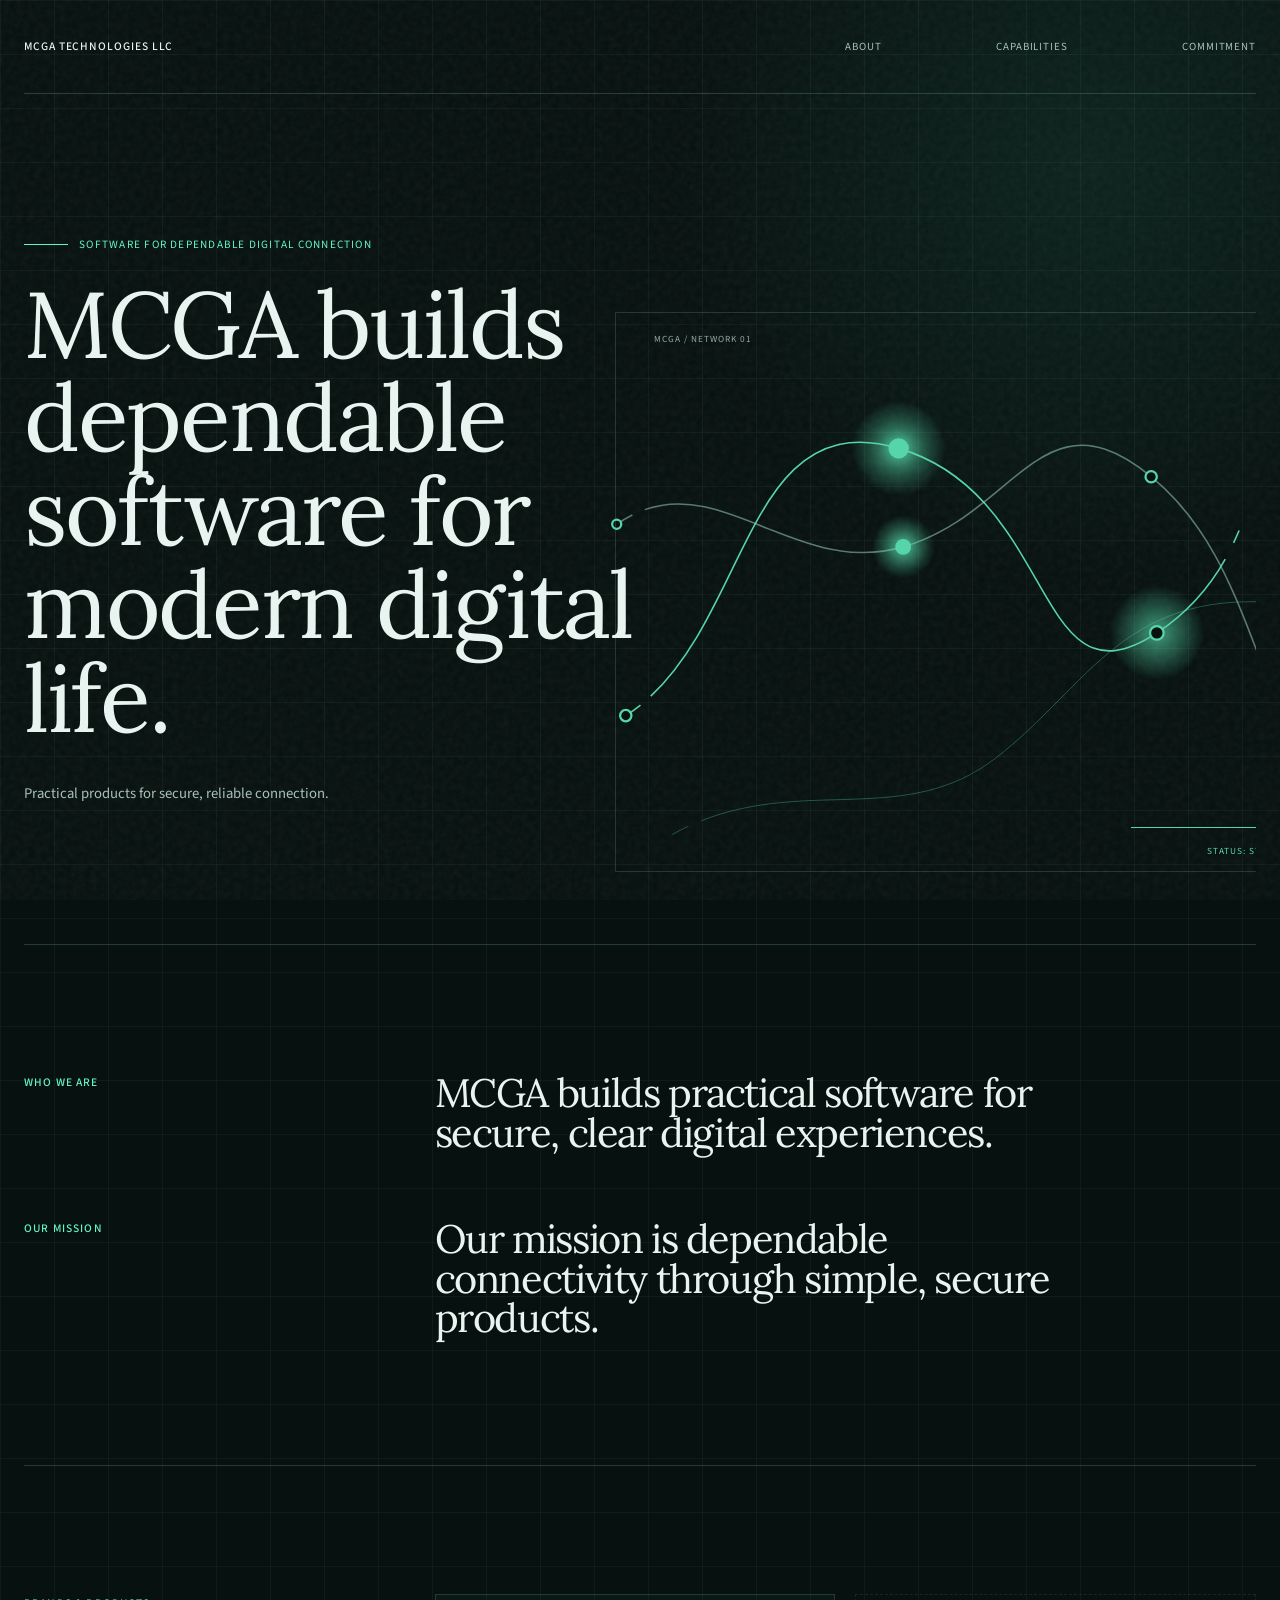
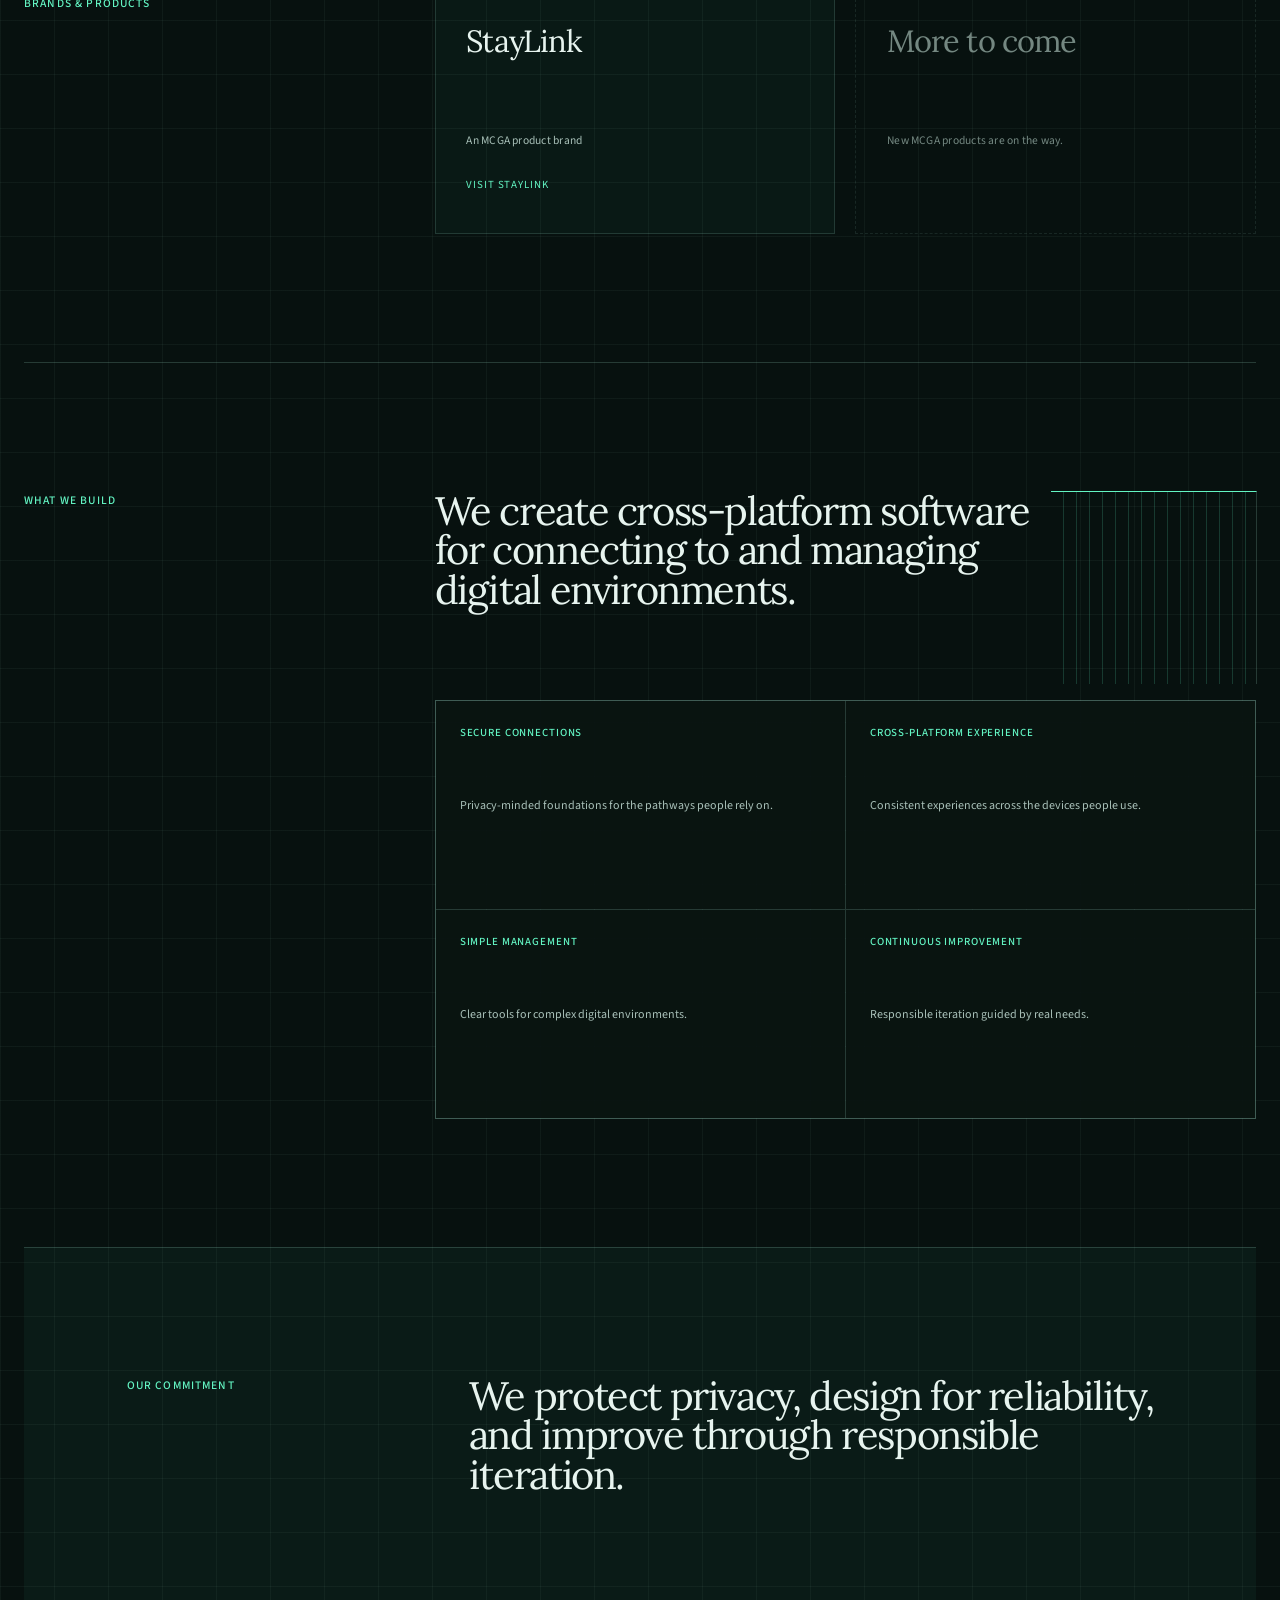
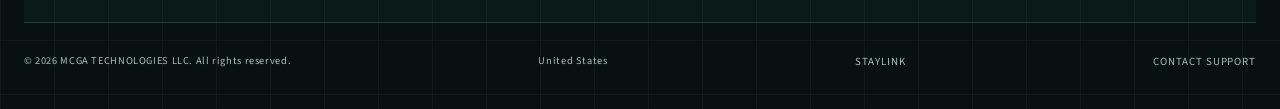
==== index.html @ 9f1aa7ca "feat: add MCGA corporate website" ====
<!doctype html>
<html lang="en">
  <head>
    <meta charset="utf-8">
    <meta name="viewport" content="width=device-width, initial-scale=1">
    <meta name="description" content="MCGA TECHNOLOGIES LLC builds reliable, secure, cross-platform software solutions.">
    <title>MCGA TECHNOLOGIES LLC | Reliable software solutions</title>
    <link rel="stylesheet" href="styles.css" />
  </head>
  <body>
    <a class="skip-link" href="#main-content">Skip to main content</a>

    <header class="site-header">
      <a class="brand" href="/" aria-label="MCGA Technologies home">MCGA TECHNOLOGIES LLC</a>
      <button class="menu-toggle" type="button" aria-controls="site-nav" aria-expanded="false">
        <span class="menu-toggle-label">Menu</span>
      </button>
      <nav id="site-nav" aria-label="Primary navigation">
        <a href="#about">About</a>
        <a href="#capabilities">Capabilities</a>
        <a href="#commitment">Commitment</a>
      </nav>
    </header>

    <main id="main-content">
      <section class="hero" aria-labelledby="hero-title">
        <div class="hero-copy">
          <p class="eyebrow">Software for dependable digital connection</p>
          <h1 id="hero-title">MCGA builds dependable software for modern digital life.</h1>
          <p>Practical products for secure, reliable connection.</p>
        </div>
        <div class="network-stage" aria-hidden="true">
          <svg viewBox="0 0 680 560" role="presentation" focusable="false">
            <defs>
              <radialGradient id="node-glow" cx="50%" cy="50%" r="50%">
                <stop offset="0" stop-color="#63f5c3" stop-opacity=".7" />
                <stop offset="1" stop-color="#63f5c3" stop-opacity="0" />
              </radialGradient>
            </defs>
            <path class="network-line network-line--primary" d="M36 389 C147 318 136 112 277 153 S396 388 505 316 S581 114 653 64" />
            <path class="network-line network-line--secondary" d="M28 220 C113 161 181 269 281 240 S404 99 500 178 S586 390 663 439" />
            <path class="network-line network-line--fine" d="M77 494 C182 436 277 492 362 427 S477 272 626 291" />
            <g class="network-nodes">
              <circle class="node-halo" cx="277" cy="153" r="42" />
              <circle class="node-halo" cx="505" cy="316" r="42" />
              <circle class="node-halo" cx="281" cy="240" r="28" />
              <circle class="network-node" cx="36" cy="389" r="5" />
              <circle class="network-node network-node--active" cx="277" cy="153" r="8" />
              <circle class="network-node" cx="505" cy="316" r="6" />
              <circle class="network-node" cx="653" cy="64" r="4" />
              <circle class="network-node" cx="28" cy="220" r="4" />
              <circle class="network-node network-node--active" cx="281" cy="240" r="6" />
              <circle class="network-node" cx="500" cy="178" r="5" />
              <circle class="network-node" cx="663" cy="439" r="4" />
            </g>
          </svg>
          <span class="stage-label stage-label--top">MCGA / NETWORK 01</span>
          <span class="stage-label stage-label--bottom">STATUS: STABLE</span>
        </div>
      </section>

      <section id="about" class="about-section" aria-labelledby="about-title">
        <h2 id="about-title">Who we are</h2>
        <p>MCGA builds practical software for secure, clear digital experiences.</p>

        <h2>Our mission</h2>
        <p>Our mission is dependable connectivity through simple, secure products.</p>
      </section>

      <section id="brands" class="brands-section" aria-labelledby="brands-title">
        <h2 id="brands-title">Brands & products</h2>
        <div class="brand-cards">
          <article class="brand-card">
            <h3>StayLink</h3>
            <p>An MCGA product brand</p>
            <a href="https://staylink.org/">Visit StayLink</a>
          </article>
          <article class="brand-card brand-card--future">
            <h3>More to come</h3>
            <p>New MCGA products are on the way.</p>
          </article>
        </div>
      </section>

      <section id="capabilities" class="capability-grid" aria-labelledby="capabilities-title">
        <h2 id="capabilities-title">What we build</h2>
        <p>We create cross-platform software for connecting to and managing digital environments.</p>
        <div class="capability-cards">
          <article class="capability-card">
            <h3>Secure connections</h3>
            <p>Privacy-minded foundations for the pathways people rely on.</p>
          </article>
          <article class="capability-card">
            <h3>Cross-platform experience</h3>
            <p>Consistent experiences across the devices people use.</p>
          </article>
          <article class="capability-card">
            <h3>Simple management</h3>
            <p>Clear tools for complex digital environments.</p>
          </article>
          <article class="capability-card">
            <h3>Continuous improvement</h3>
            <p>Responsible iteration guided by real needs.</p>
          </article>
        </div>
      </section>

      <section id="commitment" class="commitment-panel" aria-labelledby="commitment-title">
        <h2 id="commitment-title">Our commitment</h2>
        <p>We protect privacy, design for reliability, and improve through responsible iteration.</p>
      </section>
    </main>

    <footer class="site-footer">
      <p>&copy; 2026 MCGA TECHNOLOGIES LLC. All rights reserved.</p>
      <p>United States</p>
      <a href="https://staylink.org/">StayLink</a>
      <a href="mailto:support@staylink.org">Contact support</a>
    </footer>

    <script src="script.js" defer></script>
  </body>
</html>
---- styles.css ----
@import url('https://fonts.googleapis.com/css2?family=Lora:wght@400;500&family=Source+Sans+3:wght@400;500&display=swap');

:root {
  --ink: #07110f;
  --paper: #e7f4ef;
  --signal: #63f5c3;
  --line: rgba(149, 210, 191, .22);
  --muted: #a8c0b8;
  --deep: #030706;
  --display: 'Lora', Georgia, serif;
  --sans: 'Source Sans 3', 'PingFang SC', 'Microsoft YaHei', 'Noto Sans CJK SC', system-ui, sans-serif;
}

* { box-sizing: border-box; }

html { scroll-behavior: smooth; }

body {
  min-width: 320px;
  margin: 0;
  overflow-x: hidden;
  color: var(--paper);
  background:
    linear-gradient(rgba(149, 210, 191, .055) 1px, transparent 1px),
    linear-gradient(90deg, rgba(149, 210, 191, .055) 1px, transparent 1px),
    radial-gradient(circle at 85% 5%, rgba(40, 125, 98, .16), transparent 26rem),
    var(--ink);
  background-size: 54px 54px, 54px 54px, auto, auto;
  font-family: var(--sans);
  font-size: 16px;
  line-height: 1.75;
}

body::before {
  position: fixed;
  z-index: -1;
  inset: 0;
  pointer-events: none;
  content: '';
  opacity: .26;
  background-image: url("data:image/svg+xml,%3Csvg viewBox='0 0 160 160' xmlns='http://www.w3.org/2000/svg'%3E%3Cfilter id='n'%3E%3CfeTurbulence type='fractalNoise' baseFrequency='.9' numOctaves='3' stitchTiles='stitch'/%3E%3C/filter%3E%3Crect width='100%25' height='100%25' filter='url(%23n)' opacity='.22'/%3E%3C/svg%3E");
}

a { color: inherit; }

a:focus-visible,
button:focus-visible {
  outline: 2px solid var(--signal);
  outline-offset: 5px;
}

.skip-link {
  position: fixed;
  z-index: 10;
  top: .75rem;
  left: .75rem;
  padding: .65rem .8rem;
  color: var(--ink);
  background: var(--signal);
  transform: translateY(-170%);
}

.skip-link:focus { transform: translateY(0); }

.site-header,
main,
.site-footer {
  width: min(100% - 3rem, 1400px);
  margin-inline: auto;
}

.site-header {
  display: grid;
  grid-template-columns: repeat(12, 1fr);
  align-items: center;
  min-height: 5.9rem;
  border-bottom: 1px solid var(--line);
}

.brand {
  grid-column: span 5;
  color: var(--paper);
  font-size: .72rem;
  font-weight: 500;
  letter-spacing: .08em;
  text-decoration: none;
}

nav {
  display: flex;
  grid-column: 9 / -1;
  justify-content: space-between;
  gap: 1rem;
}

nav a,
.site-footer a {
  color: var(--muted);
  font-size: .68rem;
  letter-spacing: .08em;
  text-decoration: none;
  text-transform: uppercase;
  transition: color .2s ease;
}

nav a:hover,
.site-footer a:hover { color: var(--signal); }

.menu-toggle { display: none; }

.hero {
  position: relative;
  display: grid;
  grid-template-columns: repeat(12, 1fr);
  min-height: min(720px, calc(100vh - 5.9rem));
  padding: clamp(5.5rem, 11vw, 10rem) 0 clamp(4.5rem, 8vw, 7rem);
  overflow: hidden;
}

.hero-copy {
  position: relative;
  z-index: 1;
  grid-column: 1 / span 7;
  align-self: center;
  animation: rise .8s both cubic-bezier(.2, .7, .2, 1);
}

.eyebrow {
  display: flex;
  align-items: center;
  gap: .7rem;
  margin: 0 0 1.45rem;
  color: var(--signal);
  font-size: .7rem;
  letter-spacing: .11em;
  text-transform: uppercase;
}

.eyebrow::before {
  width: 2.75rem;
  height: 1px;
  content: '';
  background: currentColor;
}

h1,
h2 { font-family: var(--display); font-weight: 400; }

h1 {
  max-width: 11ch;
  margin: 0;
  font-size: clamp(4rem, 7.3vw, 7.6rem);
  letter-spacing: -.025em;
  line-height: 1;
}

.hero-copy > p:not(.eyebrow) {
  max-width: 38rem;
  margin: 2.25rem 0 2.2rem;
  color: var(--muted);
  font-size: clamp(.88rem, 1.15vw, 1rem);
}

.hero-copy > a {
  display: inline-flex;
  align-items: center;
  gap: 2rem;
  padding: .85rem 0;
  border-bottom: 1px solid var(--signal);
  color: var(--paper);
  font-size: .72rem;
  letter-spacing: .09em;
  text-decoration: none;
  text-transform: uppercase;
  transition: gap .25s ease, color .25s ease;
}

.hero-copy > a::after { content: '↗'; color: var(--signal); font-size: 1.05rem; }
.hero-copy > a:hover { gap: 2.65rem; color: var(--signal); }

.network-stage {
  position: absolute;
  right: -8%;
  bottom: 4%;
  width: min(61vw, 770px);
  aspect-ratio: 1.21;
  opacity: .86;
  animation: stage-in 1.3s .15s both cubic-bezier(.2, .7, .2, 1);
}

.network-stage::before,
.network-stage::after {
  position: absolute;
  content: '';
  pointer-events: none;
}

.network-stage::before { inset: 6% 4%; border: 1px solid var(--line); }
.network-stage::after { right: 5%; bottom: 13%; width: 24%; height: 1px; background: var(--signal); }

.network-stage svg { display: block; width: 100%; height: 100%; overflow: visible; }

.network-line {
  fill: none;
  stroke: var(--signal);
  stroke-width: 1.4;
  stroke-dasharray: 16 12 740;
  stroke-dashoffset: 760;
  animation: draw 2.8s .55s forwards ease-out;
}

.network-line--secondary { stroke: #b5e9d7; stroke-opacity: .55; animation-delay: .82s; }
.network-line--fine { stroke-width: .8; stroke-opacity: .38; animation-delay: 1.06s; }
.node-halo { fill: url(#node-glow); transform-box: fill-box; transform-origin: center; animation: pulse 3.5s infinite ease-in-out; }
.network-node { fill: var(--ink); stroke: var(--signal); stroke-width: 2; }
.network-node--active { fill: var(--signal); filter: drop-shadow(0 0 8px var(--signal)); }

.stage-label {
  position: absolute;
  color: var(--muted);
  font-size: .58rem;
  letter-spacing: .11em;
}

.stage-label--top { top: 9%; left: 9%; }
.stage-label--bottom { right: 9%; bottom: 8%; color: var(--signal); }

.about-section,
.brands-section,
.capability-grid,
.commitment-panel {
  display: grid;
  grid-template-columns: repeat(12, 1fr);
  padding-block: clamp(5.5rem, 10vw, 10rem);
  border-top: 1px solid var(--line);
}

.about-section h2,
.brands-section h2,
.capability-grid h2,
.commitment-panel h2 {
  grid-column: 1 / span 3;
  margin: 0;
  color: var(--signal);
  font-family: var(--sans);
  font-size: .72rem;
  font-weight: 500;
  letter-spacing: .1em;
  text-transform: uppercase;
}

.about-section p,
.capability-grid p,
.commitment-panel p {
  grid-column: 5 / span 6;
  margin: 0 0 4.2rem;
  color: var(--paper);
  font-family: var(--display);
  font-size: clamp(1.75rem, 3.1vw, 2.55rem);
  letter-spacing: -.035em;
  line-height: .99;
}

.about-section p:last-child { margin-bottom: 0; }
.about-section h2:nth-of-type(2) { grid-row: 3; }
.about-section h2:nth-of-type(2) + p { grid-row: 3; }

.brands-section {
  align-items: start;
  row-gap: 2rem;
}

.brands-section .brand-cards {
  display: grid;
  grid-column: 5 / -1;
  grid-template-columns: repeat(2, minmax(0, 1fr));
  gap: 1.25rem;
}

.brands-section .brand-card {
  min-height: 15rem;
  padding: clamp(1.5rem, 2.4vw, 2.25rem);
  border: 1px solid rgba(149, 210, 191, .18);
  background: rgba(99, 245, 195, .035);
}

.brands-section .brand-card h3 {
  margin: 0 0 4.75rem;
  color: var(--paper);
  font: 400 clamp(1.65rem, 2.4vw, 2.15rem)/.95 var(--display);
  letter-spacing: -.03em;
}

.brands-section .brand-card p {
  margin: 0;
  color: var(--muted);
  font-size: .72rem;
  letter-spacing: .02em;
}

.brands-section .brand-card a {
  display: inline-block;
  margin-top: 1.5rem;
  color: var(--signal);
  font-size: .68rem;
  letter-spacing: .08em;
  text-decoration: none;
  text-transform: uppercase;
}

.brands-section .brand-card--future {
  border-style: dashed;
  color: var(--muted);
  background: transparent;
  opacity: .68;
}

.brands-section .brand-card--future h3 { color: var(--muted); }

.capability-grid { position: relative; min-height: 29rem; }
.capability-grid::after {
  grid-column: 11 / -1;
  grid-row: 1;
  align-self: end;
  width: 100%;
  height: 12rem;
  content: '';
  border-top: 1px solid var(--signal);
  border-right: 1px solid var(--line);
  background: repeating-linear-gradient(90deg, transparent 0 12px, rgba(99, 245, 195, .18) 12px 13px);
}

.capability-cards {
  display: grid;
  grid-column: 5 / -1;
  grid-row: 2;
  grid-template-columns: repeat(2, minmax(0, 1fr));
  gap: 1px;
  margin-top: 1rem;
  border: 1px solid var(--line);
  background: var(--line);
}

.capability-card {
  min-height: 13rem;
  padding: 1.5rem;
  background: rgba(7, 17, 15, .92);
  transition: background-color .25s ease;
}

.capability-card:hover { background: rgba(99, 245, 195, .08); }

.capability-card h3 {
  margin: 0 0 3.5rem;
  color: var(--signal);
  font: 500 .68rem/1.4 var(--sans);
  letter-spacing: .08em;
  text-transform: uppercase;
}

.capability-card p {
  grid-column: auto;
  margin: 0;
  color: var(--muted);
  font-family: var(--sans);
  font-size: .75rem;
  letter-spacing: 0;
  line-height: 1.65;
}

.commitment-panel {
  padding-right: 8.33%;
  padding-left: 8.33%;
  background: rgba(99, 245, 195, .045);
}

.commitment-panel h2 { grid-column: 1 / span 3; }
.commitment-panel p { grid-column: 5 / -1; margin: 0; }

.site-footer {
  display: flex;
  justify-content: space-between;
  gap: 1rem;
  padding: 1.8rem 0 2.4rem;
  color: var(--muted);
  border-top: 1px solid var(--line);
}

.site-footer p { margin: 0; font-size: .65rem; letter-spacing: .06em; }

@keyframes draw { to { stroke-dashoffset: 0; } }
@keyframes rise { from { opacity: 0; transform: translateY(1.25rem); } to { opacity: 1; transform: translateY(0); } }
@keyframes stage-in { from { opacity: 0; transform: translate(2rem, 1rem); } to { opacity: .86; transform: translate(0); } }
@keyframes pulse { 50% { opacity: .4; transform: scale(1.2); transform-origin: center; } }

@media (max-width: 719px) {
  body { background-size: 38px 38px, 38px 38px, auto, auto; }
  .site-header, main, .site-footer { width: min(100% - 2rem, 600px); }
  .site-header { position: relative; grid-template-columns: 1fr auto; min-height: 4.8rem; }
  .brand { grid-column: 1; font-size: .62rem; }
  .menu-toggle {
    display: inline-flex;
    grid-column: 2;
    align-items: center;
    justify-content: center;
    padding: .5rem 0 .5rem .8rem;
    border: 0;
    color: var(--paper);
    background: transparent;
    font: 500 .68rem var(--sans);
    letter-spacing: .08em;
    text-transform: uppercase;
    cursor: pointer;
  }
  nav {
    display: none;
    position: absolute;
    z-index: 2;
    top: calc(100% + 1px);
    right: 0;
    left: 0;
    grid-column: 1 / -1;
    flex-direction: column;
    gap: 0;
    padding: .5rem 1rem 1rem;
    border: 1px solid var(--line);
    background: var(--deep);
  }
  nav.is-open { display: flex; }
  nav a { padding: .7rem 0; }
  .hero { display: block; min-height: auto; padding: 5.5rem 0 4rem; }
  .hero-copy { max-width: 34rem; }
  h1 { font-size: clamp(3.7rem, 16vw, 5.5rem); }
  .network-stage { position: relative; right: auto; bottom: auto; width: 118%; margin: 3rem 0 -2rem -20%; }
  .about-section, .brands-section, .capability-grid, .commitment-panel { display: block; padding-block: 5rem; }
  .about-section h2, .brands-section h2, .capability-grid h2, .commitment-panel h2 { margin-bottom: 1.5rem; }
  .about-section p, .capability-grid p, .commitment-panel p { margin-bottom: 3.5rem; font-size: clamp(1.75rem, 8vw, 2.55rem); }
  .brands-section .brand-cards { grid-template-columns: 1fr; gap: 1rem; }
  .brands-section .brand-card { min-height: 0; }
  .brands-section .brand-card h3 { margin-bottom: 2.75rem; }
  .capability-grid::after { display: block; width: 40%; height: 6rem; margin-left: auto; }
  .capability-cards { grid-template-columns: 1fr; margin-top: 0; }
  .capability-card { min-height: 0; padding: 1.35rem; }
  .capability-card h3 { margin-bottom: 1.75rem; }
  .capability-card p { margin: 0; font-size: .75rem; }
  .commitment-panel { padding-right: 1rem; padding-left: 1rem; }
  .commitment-panel p { margin-bottom: 0; }
  .site-footer { flex-direction: column; padding-top: 1.5rem; }
}

@media (prefers-reduced-motion: reduce) {
  html { scroll-behavior: auto; }
  *, *::before, *::after { animation-duration: .01ms !important; animation-iteration-count: 1 !important; transition-duration: .01ms !important; }
}
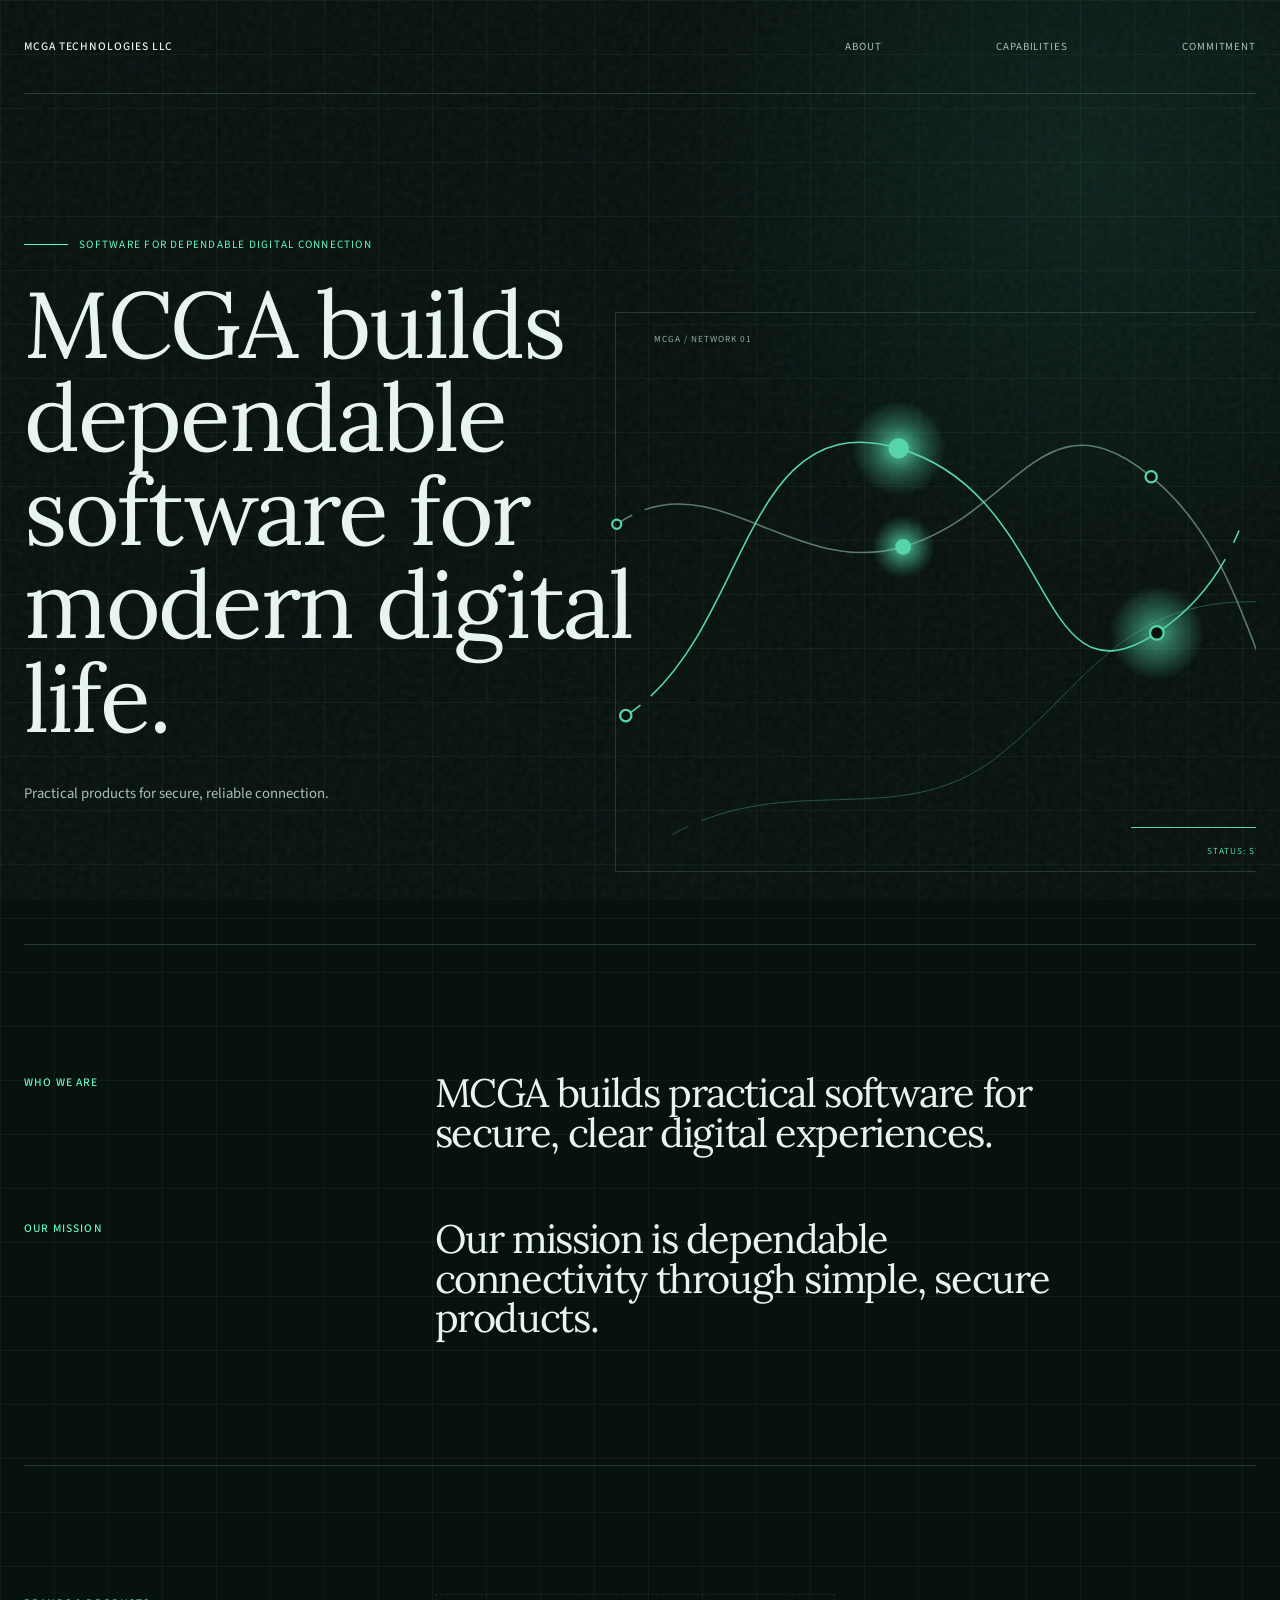
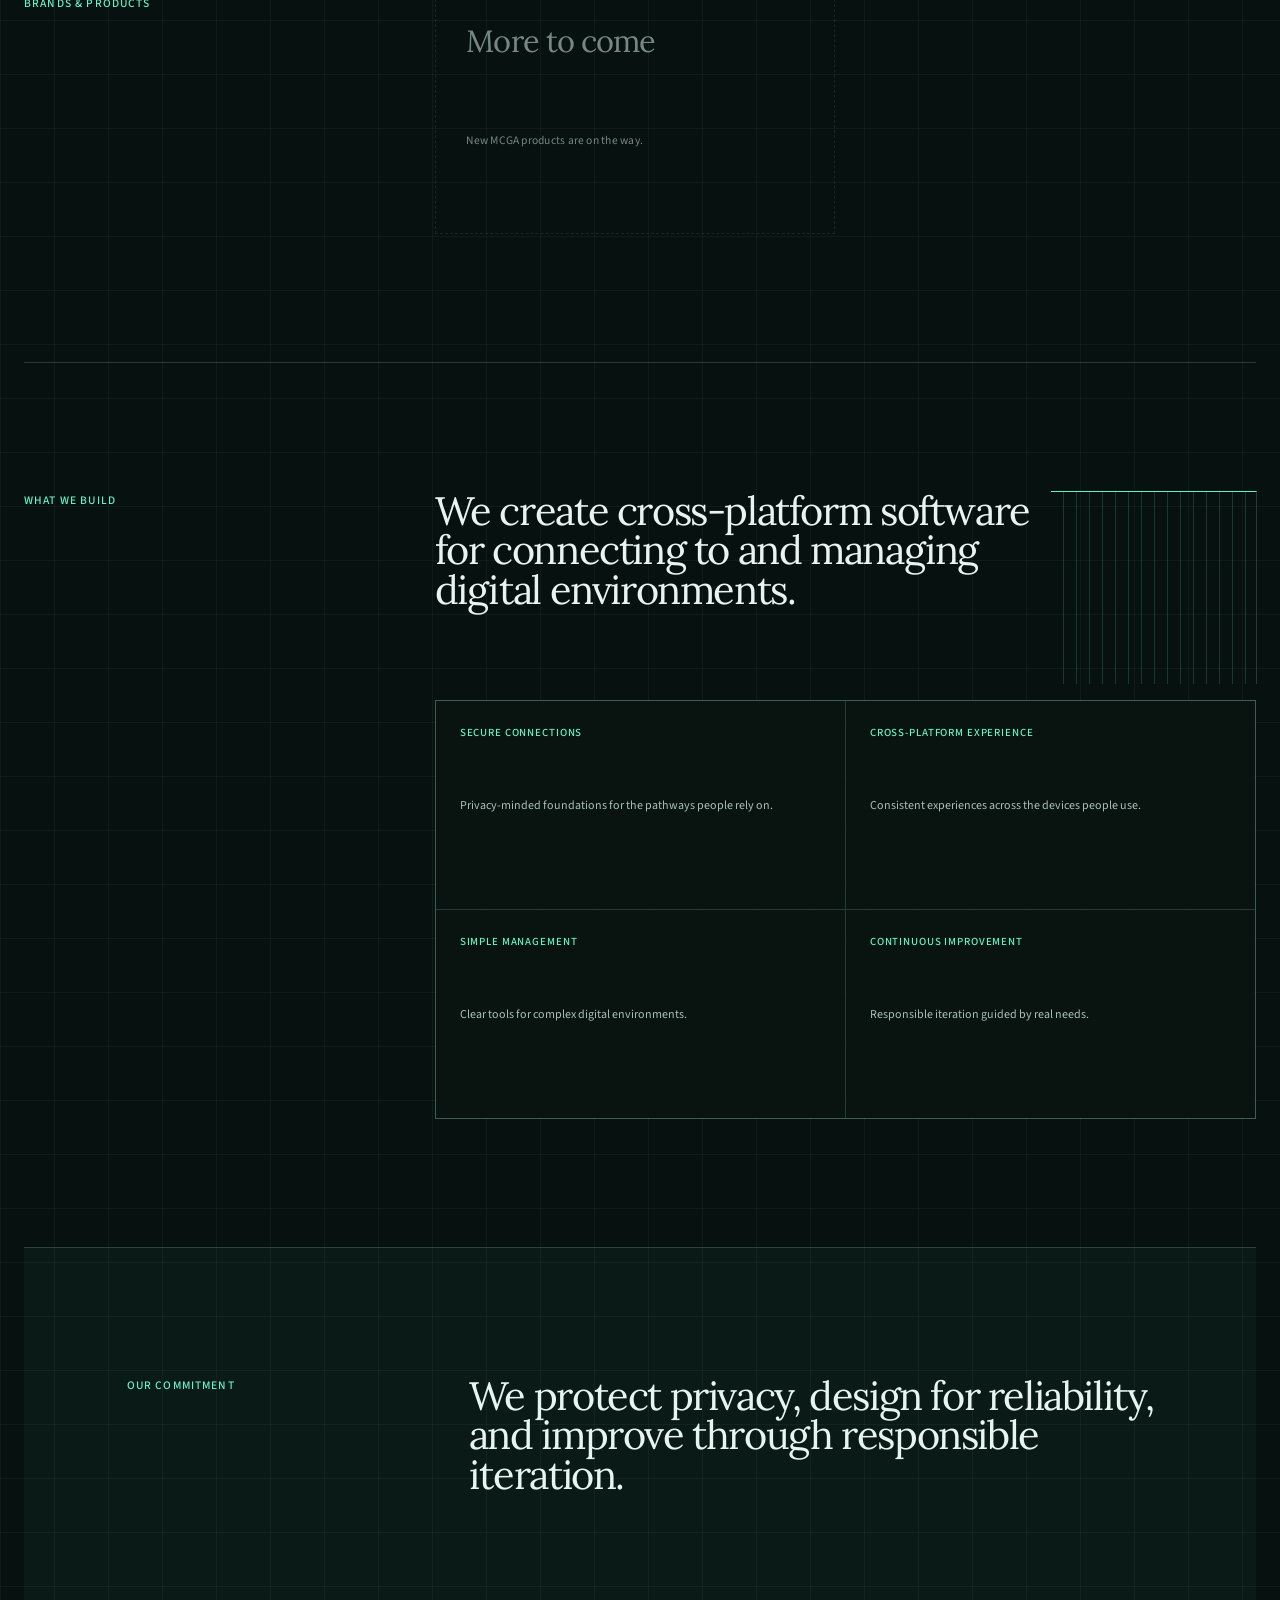
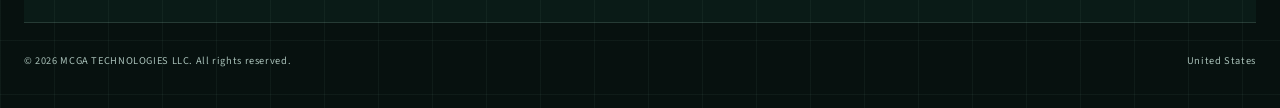
==== commit e3ed4ca4: "chore: hide StayLink website references" ====
--- a/index.html
+++ b/index.html
@@ -70,11 +70,6 @@
       <section id="brands" class="brands-section" aria-labelledby="brands-title">
         <h2 id="brands-title">Brands & products</h2>
         <div class="brand-cards">
-          <article class="brand-card">
-            <h3>StayLink</h3>
-            <p>An MCGA product brand</p>
-            <a href="https://staylink.org/">Visit StayLink</a>
-          </article>
           <article class="brand-card brand-card--future">
             <h3>More to come</h3>
             <p>New MCGA products are on the way.</p>
@@ -114,8 +109,6 @@
     <footer class="site-footer">
       <p>&copy; 2026 MCGA TECHNOLOGIES LLC. All rights reserved.</p>
       <p>United States</p>
-      <a href="https://staylink.org/">StayLink</a>
-      <a href="mailto:support@staylink.org">Contact support</a>
     </footer>
 
     <script src="script.js" defer></script>
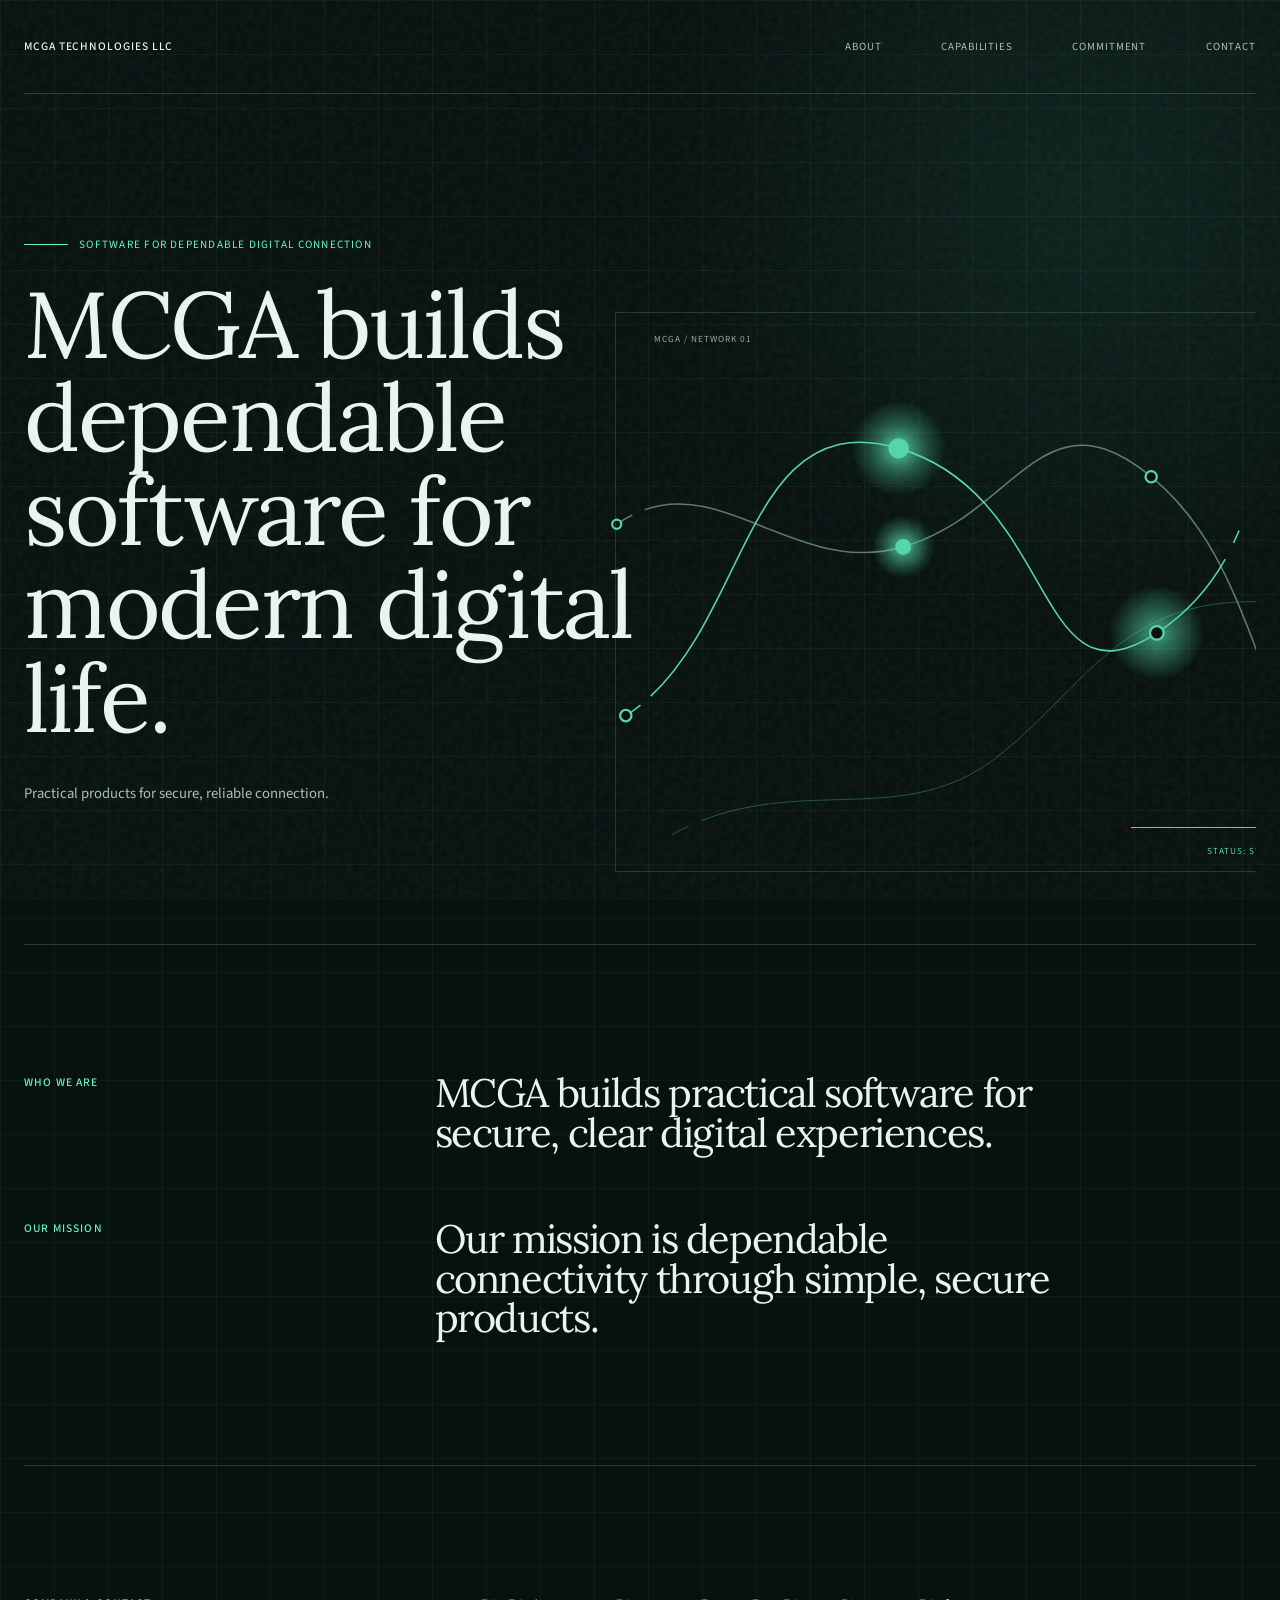
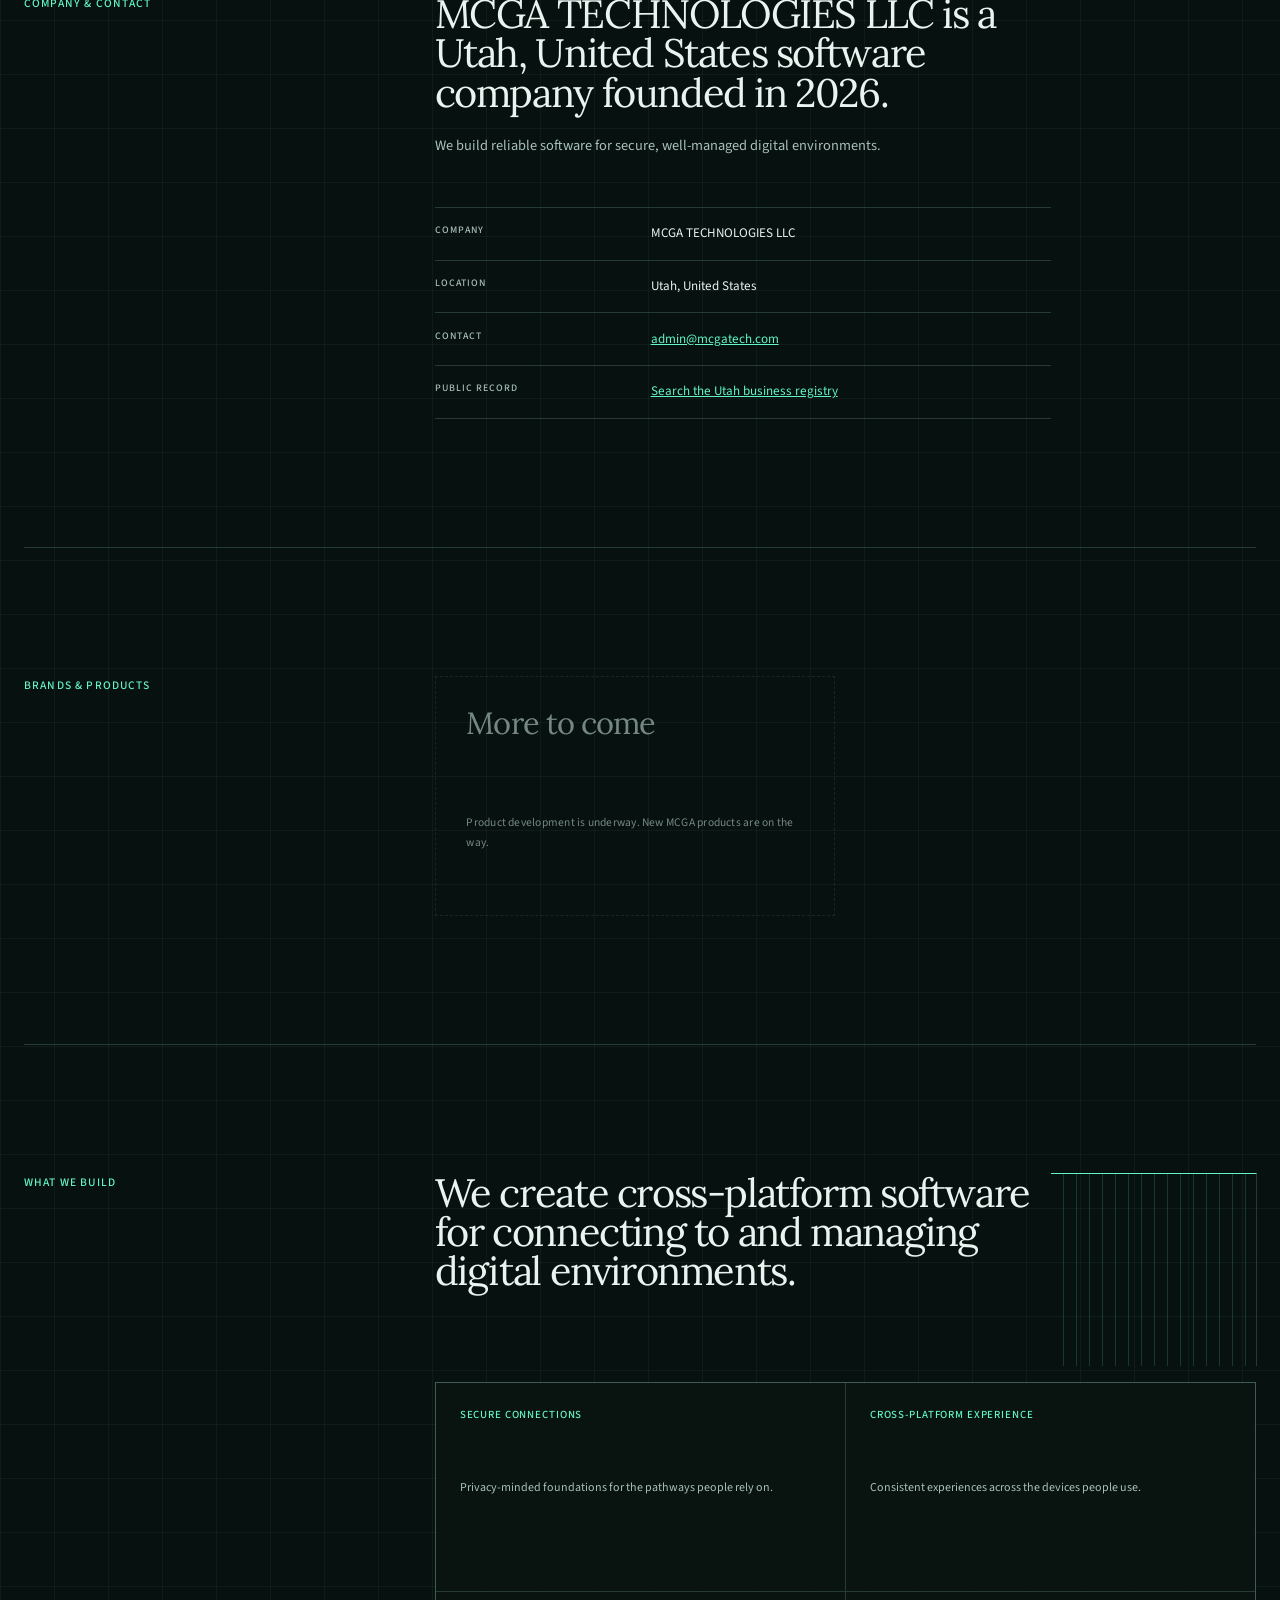
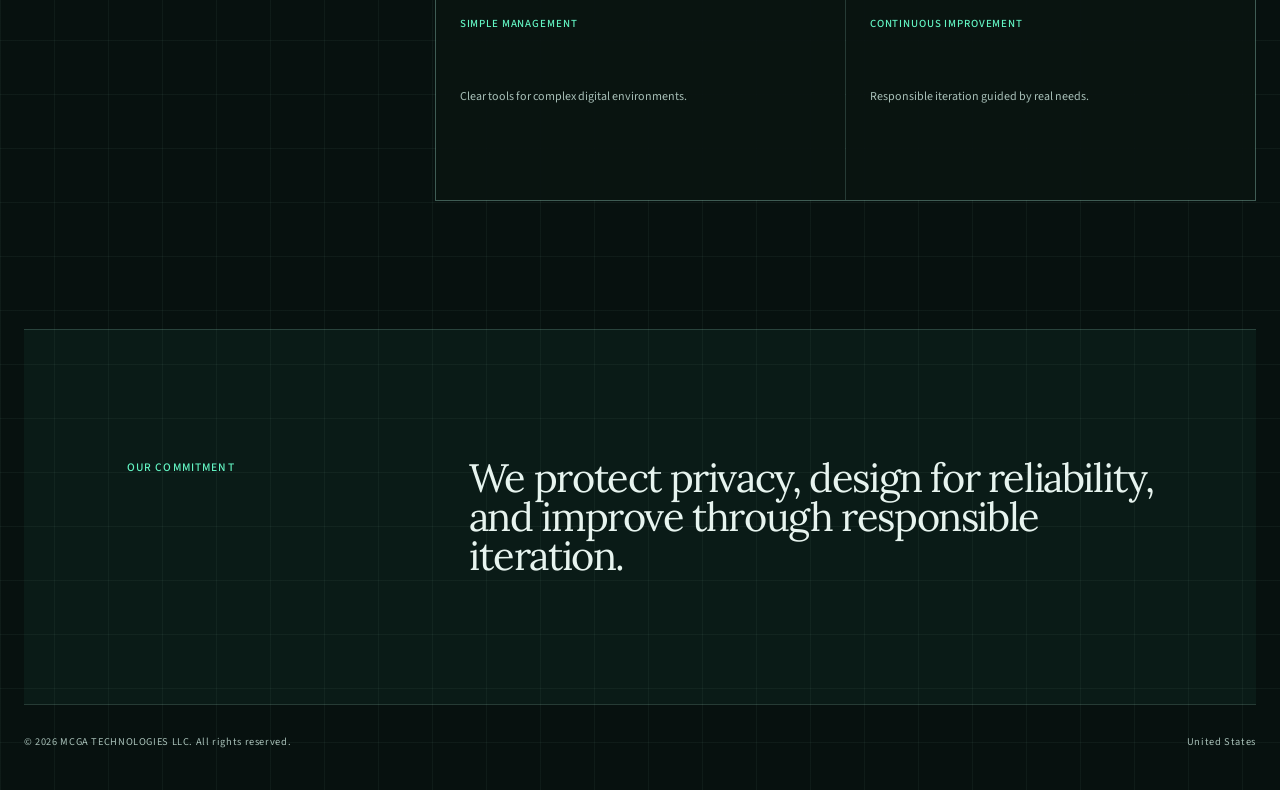
==== commit d9821a5f: "feat: publish MCGA company and contact details" ====
--- a/index.html
+++ b/index.html
@@ -19,6 +19,7 @@
         <a href="#about">About</a>
         <a href="#capabilities">Capabilities</a>
         <a href="#commitment">Commitment</a>
+        <a href="#contact">Contact</a>
       </nav>
     </header>
 
@@ -67,12 +68,26 @@
         <p>Our mission is dependable connectivity through simple, secure products.</p>
       </section>
 
+      <section id="contact" class="company-section" aria-labelledby="company-title">
+        <h2 id="company-title">Company &amp; contact</h2>
+        <div class="company-details">
+          <p class="company-statement">MCGA TECHNOLOGIES LLC is a Utah, United States software company founded in 2026.</p>
+          <p>We build reliable software for secure, well-managed digital environments.</p>
+          <dl>
+            <div><dt>Company</dt><dd>MCGA TECHNOLOGIES LLC</dd></div>
+            <div><dt>Location</dt><dd>Utah, United States</dd></div>
+            <div><dt>Contact</dt><dd><a href="mailto:admin@mcgatech.com">admin@mcgatech.com</a></dd></div>
+            <div><dt>Public record</dt><dd><a href="https://secure.utah.gov/bes/index.html" target="_blank" rel="noopener noreferrer">Search the Utah business registry <span class="sr-only">(opens in a new tab)</span></a></dd></div>
+          </dl>
+        </div>
+      </section>
+
       <section id="brands" class="brands-section" aria-labelledby="brands-title">
         <h2 id="brands-title">Brands & products</h2>
         <div class="brand-cards">
           <article class="brand-card brand-card--future">
             <h3>More to come</h3>
-            <p>New MCGA products are on the way.</p>
+            <p>Product development is underway. New MCGA products are on the way.</p>
           </article>
         </div>
       </section>
--- a/styles.css
+++ b/styles.css
@@ -226,6 +226,7 @@
 .stage-label--bottom { right: 9%; bottom: 8%; color: var(--signal); }
 
 .about-section,
+.company-section,
 .brands-section,
 .capability-grid,
 .commitment-panel {
@@ -236,6 +237,7 @@
 }
 
 .about-section h2,
+.company-section h2,
 .brands-section h2,
 .capability-grid h2,
 .commitment-panel h2 {
@@ -264,6 +266,59 @@
 .about-section p:last-child { margin-bottom: 0; }
 .about-section h2:nth-of-type(2) { grid-row: 3; }
 .about-section h2:nth-of-type(2) + p { grid-row: 3; }
+
+.company-details { grid-column: 5 / span 6; }
+
+.company-details p { margin: 0; }
+
+.company-details .company-statement {
+  color: var(--paper);
+  font: 400 clamp(1.75rem, 3.1vw, 2.55rem)/.99 var(--display);
+  letter-spacing: -.035em;
+}
+
+.company-details .company-statement + p {
+  margin-top: 1.4rem;
+  color: var(--muted);
+  font-size: .9rem;
+  line-height: 1.7;
+}
+
+.company-details dl {
+  margin: 3rem 0 0;
+  border-top: 1px solid var(--line);
+}
+
+.company-details dl div {
+  display: grid;
+  grid-template-columns: minmax(7rem, 1fr) 2fr;
+  gap: 1rem;
+  padding: .9rem 0;
+  border-bottom: 1px solid var(--line);
+}
+
+.company-details dt {
+  color: var(--muted);
+  font-size: .62rem;
+  font-weight: 500;
+  letter-spacing: .1em;
+  text-transform: uppercase;
+}
+
+.company-details dd { margin: 0; color: var(--paper); font-size: .82rem; }
+.company-details dd a { color: var(--signal); }
+
+.sr-only {
+  position: absolute;
+  width: 1px;
+  height: 1px;
+  padding: 0;
+  margin: -1px;
+  overflow: hidden;
+  clip: rect(0, 0, 0, 0);
+  white-space: nowrap;
+  border: 0;
+}
 
 .brands-section {
   align-items: start;
@@ -432,9 +487,12 @@
   .hero-copy { max-width: 34rem; }
   h1 { font-size: clamp(3.7rem, 16vw, 5.5rem); }
   .network-stage { position: relative; right: auto; bottom: auto; width: 118%; margin: 3rem 0 -2rem -20%; }
-  .about-section, .brands-section, .capability-grid, .commitment-panel { display: block; padding-block: 5rem; }
-  .about-section h2, .brands-section h2, .capability-grid h2, .commitment-panel h2 { margin-bottom: 1.5rem; }
+  .about-section, .company-section, .brands-section, .capability-grid, .commitment-panel { display: block; padding-block: 5rem; }
+  .about-section h2, .company-section h2, .brands-section h2, .capability-grid h2, .commitment-panel h2 { margin-bottom: 1.5rem; }
   .about-section p, .capability-grid p, .commitment-panel p { margin-bottom: 3.5rem; font-size: clamp(1.75rem, 8vw, 2.55rem); }
+  .company-details { width: 100%; }
+  .company-details .company-statement { font-size: clamp(1.75rem, 8vw, 2.55rem); }
+  .company-details dl div { grid-template-columns: 1fr; gap: .25rem; }
   .brands-section .brand-cards { grid-template-columns: 1fr; gap: 1rem; }
   .brands-section .brand-card { min-height: 0; }
   .brands-section .brand-card h3 { margin-bottom: 2.75rem; }
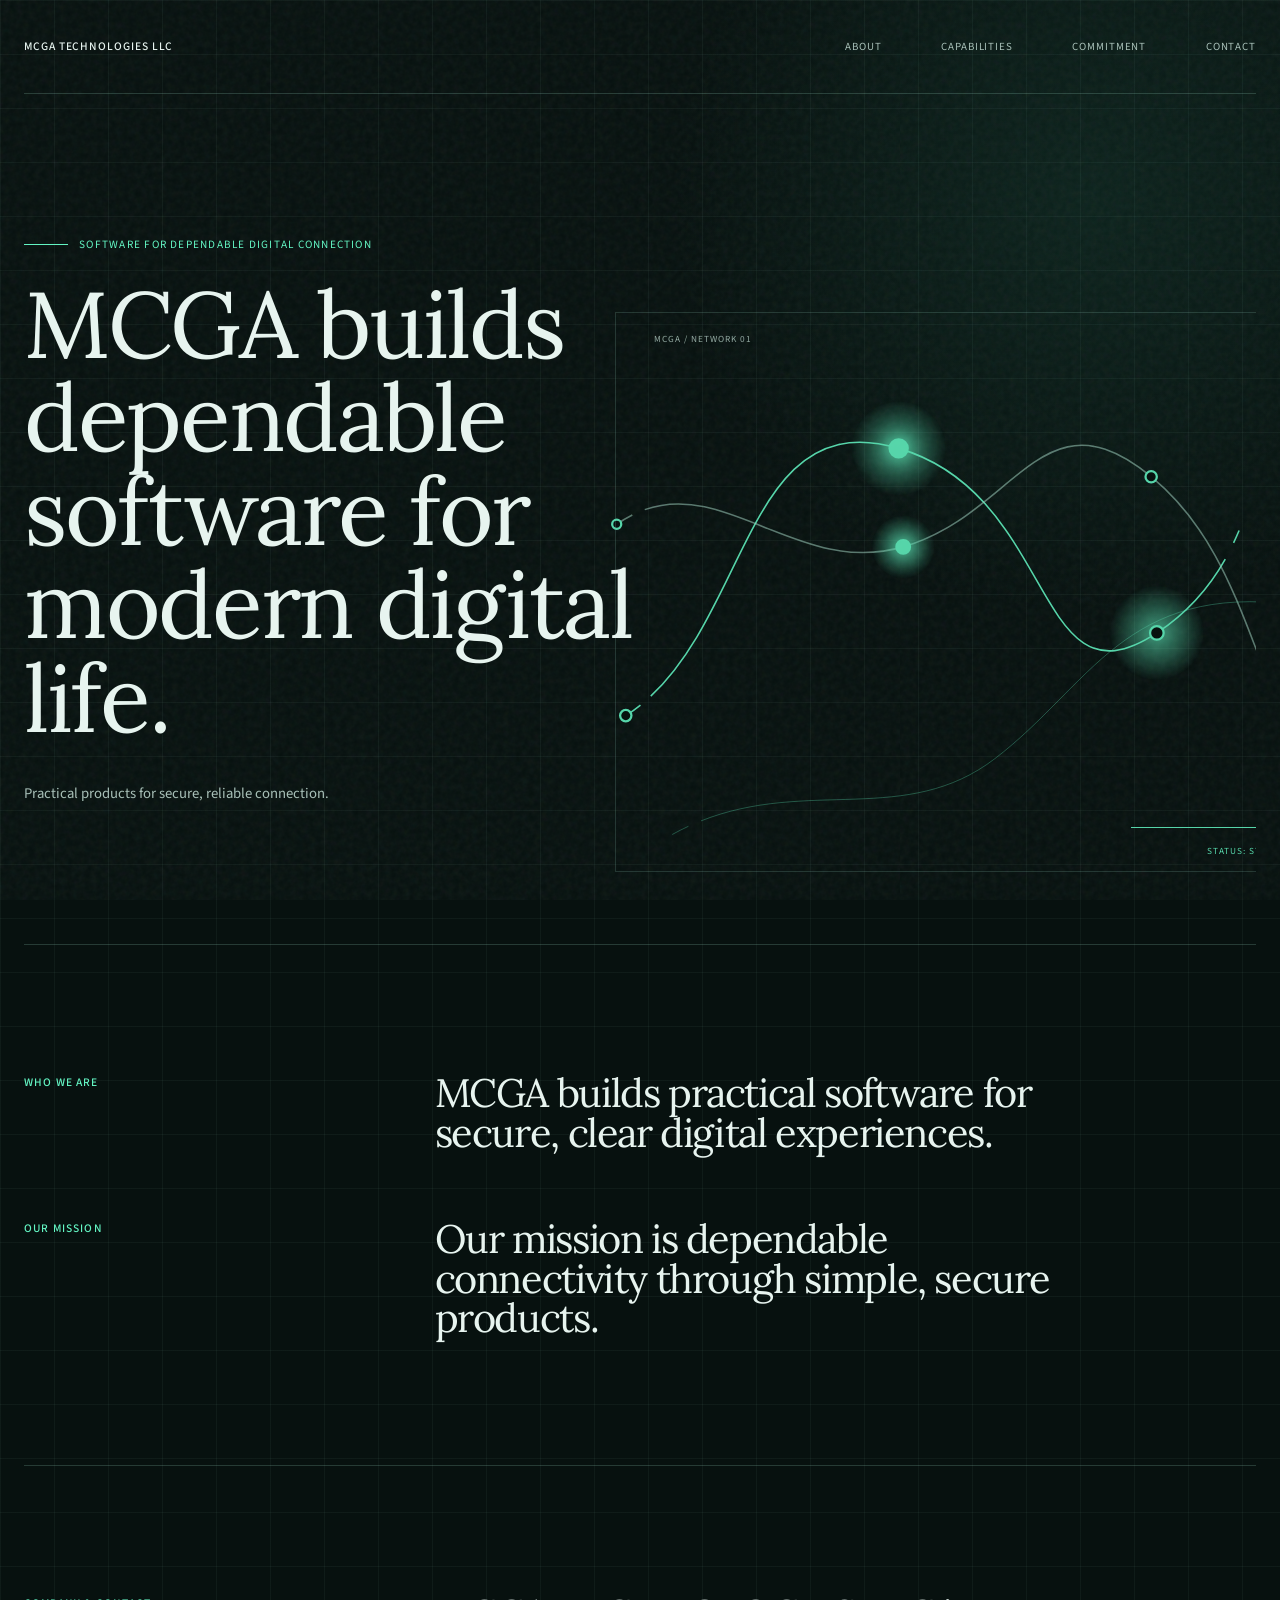
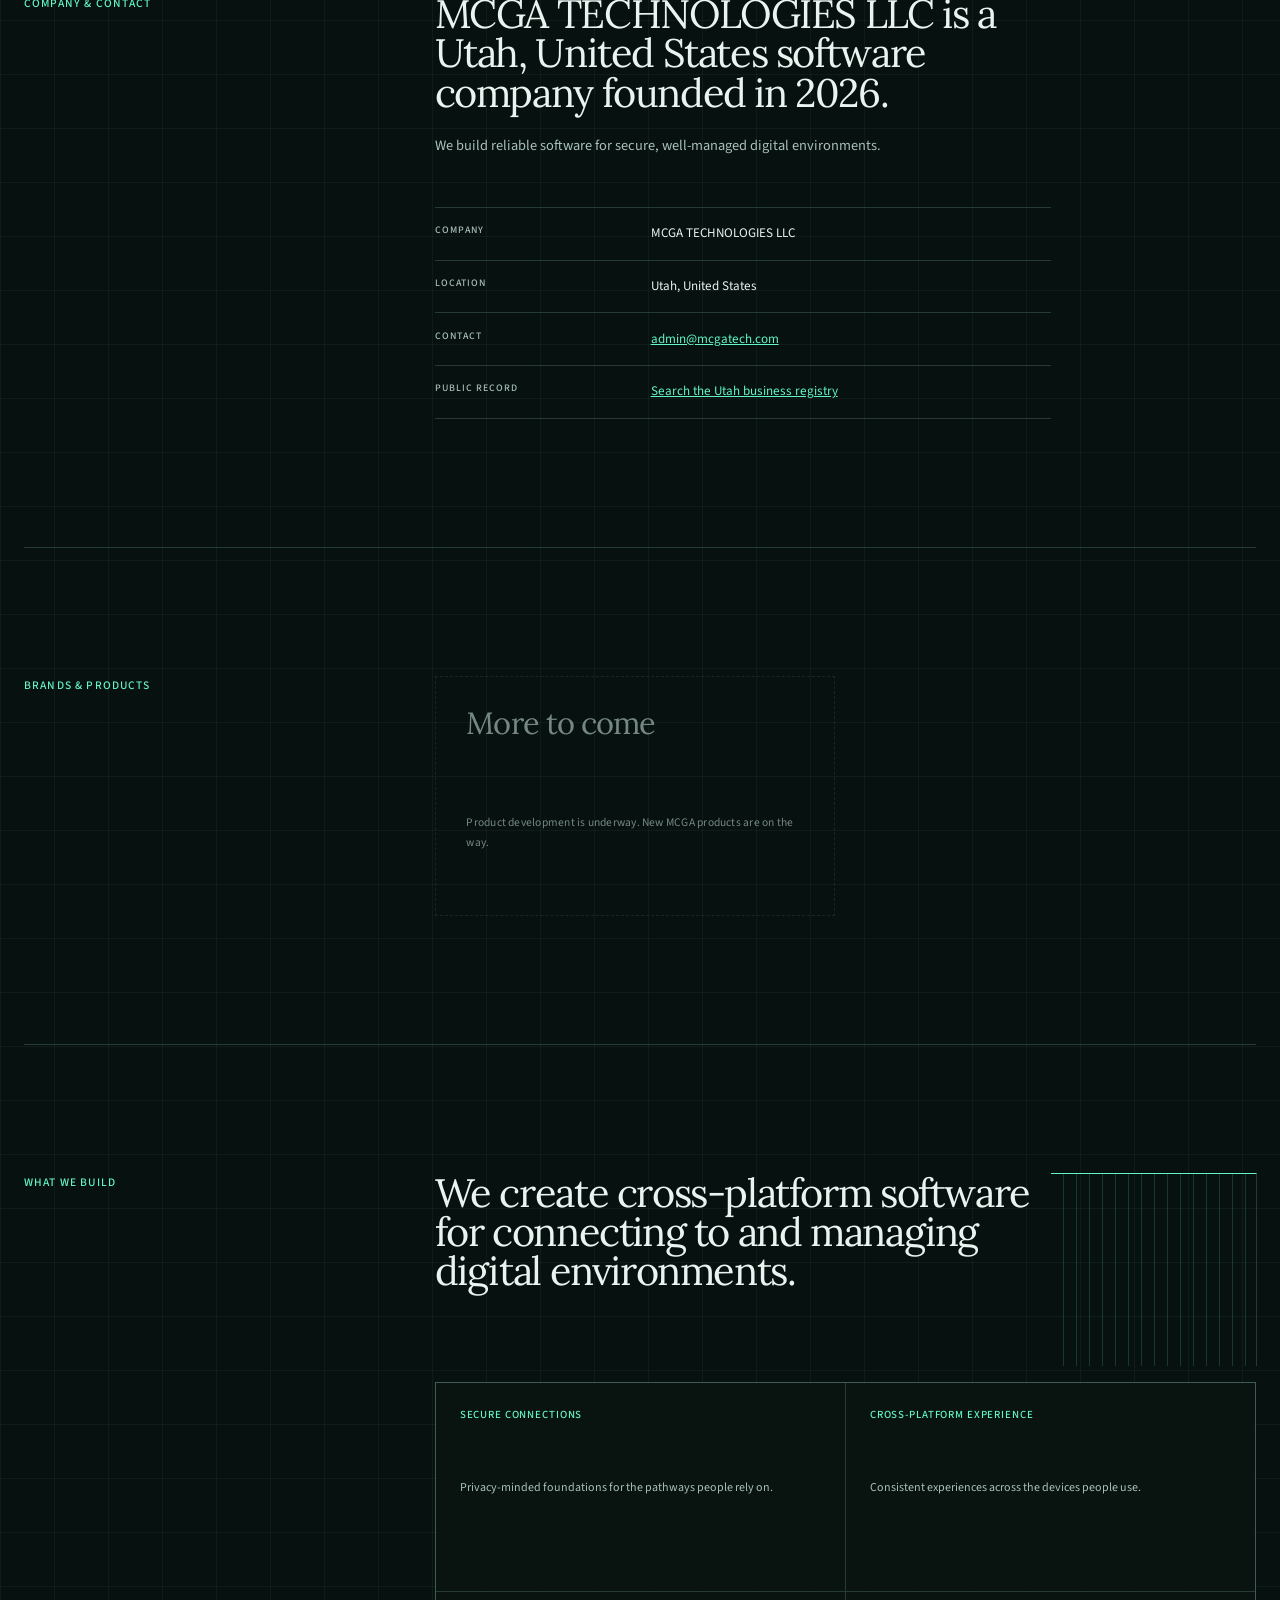
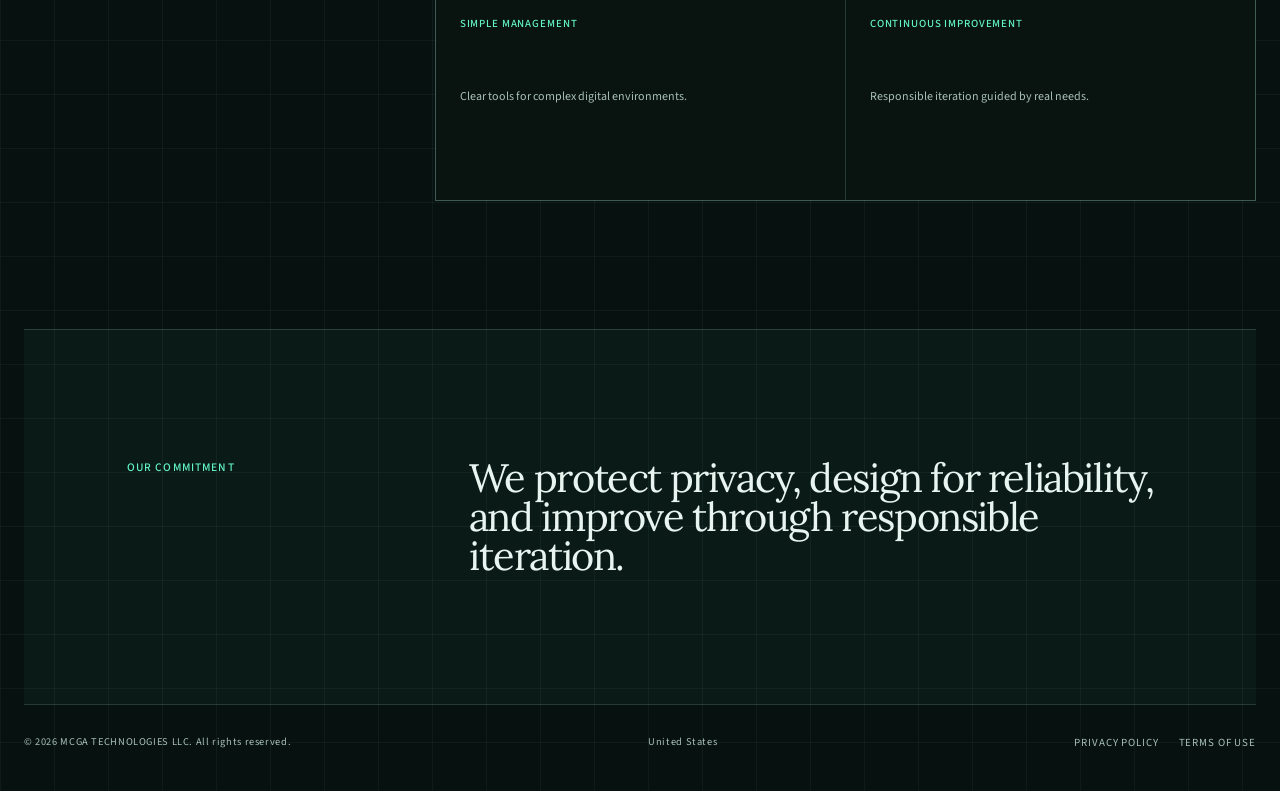
==== commit b96b1b02: "feat: add MCGA privacy and terms pages" ====
--- a/index.html
+++ b/index.html
@@ -124,6 +124,10 @@
     <footer class="site-footer">
       <p>&copy; 2026 MCGA TECHNOLOGIES LLC. All rights reserved.</p>
       <p>United States</p>
+      <nav class="legal-nav" aria-label="Legal">
+        <a href="privacy.html">Privacy Policy</a>
+        <a href="terms.html">Terms of Use</a>
+      </nav>
     </footer>
 
     <script src="script.js" defer></script>
--- a/styles.css
+++ b/styles.css
@@ -85,6 +85,9 @@
   letter-spacing: .08em;
   text-decoration: none;
 }
+
+.legal-header { grid-template-columns: 1fr; }
+.legal-header .brand { grid-column: 1; }
 
 nav {
   display: flex;
@@ -442,6 +445,46 @@
 }
 
 .site-footer p { margin: 0; font-size: .65rem; letter-spacing: .06em; }
+
+.legal-nav {
+  display: flex;
+  align-items: center;
+  gap: 1.25rem;
+  justify-content: flex-end;
+}
+
+.legal-page {
+  padding-block: clamp(4rem, 9vw, 8rem);
+}
+
+.legal-content {
+  width: min(100%, 48rem);
+  margin-inline: auto;
+  padding: clamp(1.75rem, 5vw, 4rem);
+  border: 1px solid var(--line);
+  background: rgba(3, 7, 6, .5);
+}
+
+.legal-content h1 {
+  max-width: none;
+  margin: 0 0 clamp(3rem, 7vw, 5rem);
+  color: var(--paper);
+  font-size: clamp(3.25rem, 7vw, 5.5rem);
+}
+
+.legal-content h2 {
+  margin: 2.5rem 0 .7rem;
+  color: var(--signal);
+  font-family: var(--sans);
+  font-size: .72rem;
+  font-weight: 500;
+  letter-spacing: .1em;
+  text-transform: uppercase;
+}
+
+.legal-content h1 + h2 { margin-top: 0; }
+.legal-content p { margin: 0; color: var(--muted); }
+.legal-content a { color: var(--signal); }
 
 @keyframes draw { to { stroke-dashoffset: 0; } }
 @keyframes rise { from { opacity: 0; transform: translateY(1.25rem); } to { opacity: 1; transform: translateY(0); } }
@@ -504,6 +547,16 @@
   .commitment-panel { padding-right: 1rem; padding-left: 1rem; }
   .commitment-panel p { margin-bottom: 0; }
   .site-footer { flex-direction: column; padding-top: 1.5rem; }
+  .site-footer .legal-nav {
+    display: flex;
+    position: static;
+    flex-direction: row;
+    justify-content: flex-start;
+    padding: 0;
+    border: 0;
+    background: transparent;
+  }
+  .legal-page { padding-block: 3rem; }
 }
 
 @media (prefers-reduced-motion: reduce) {
